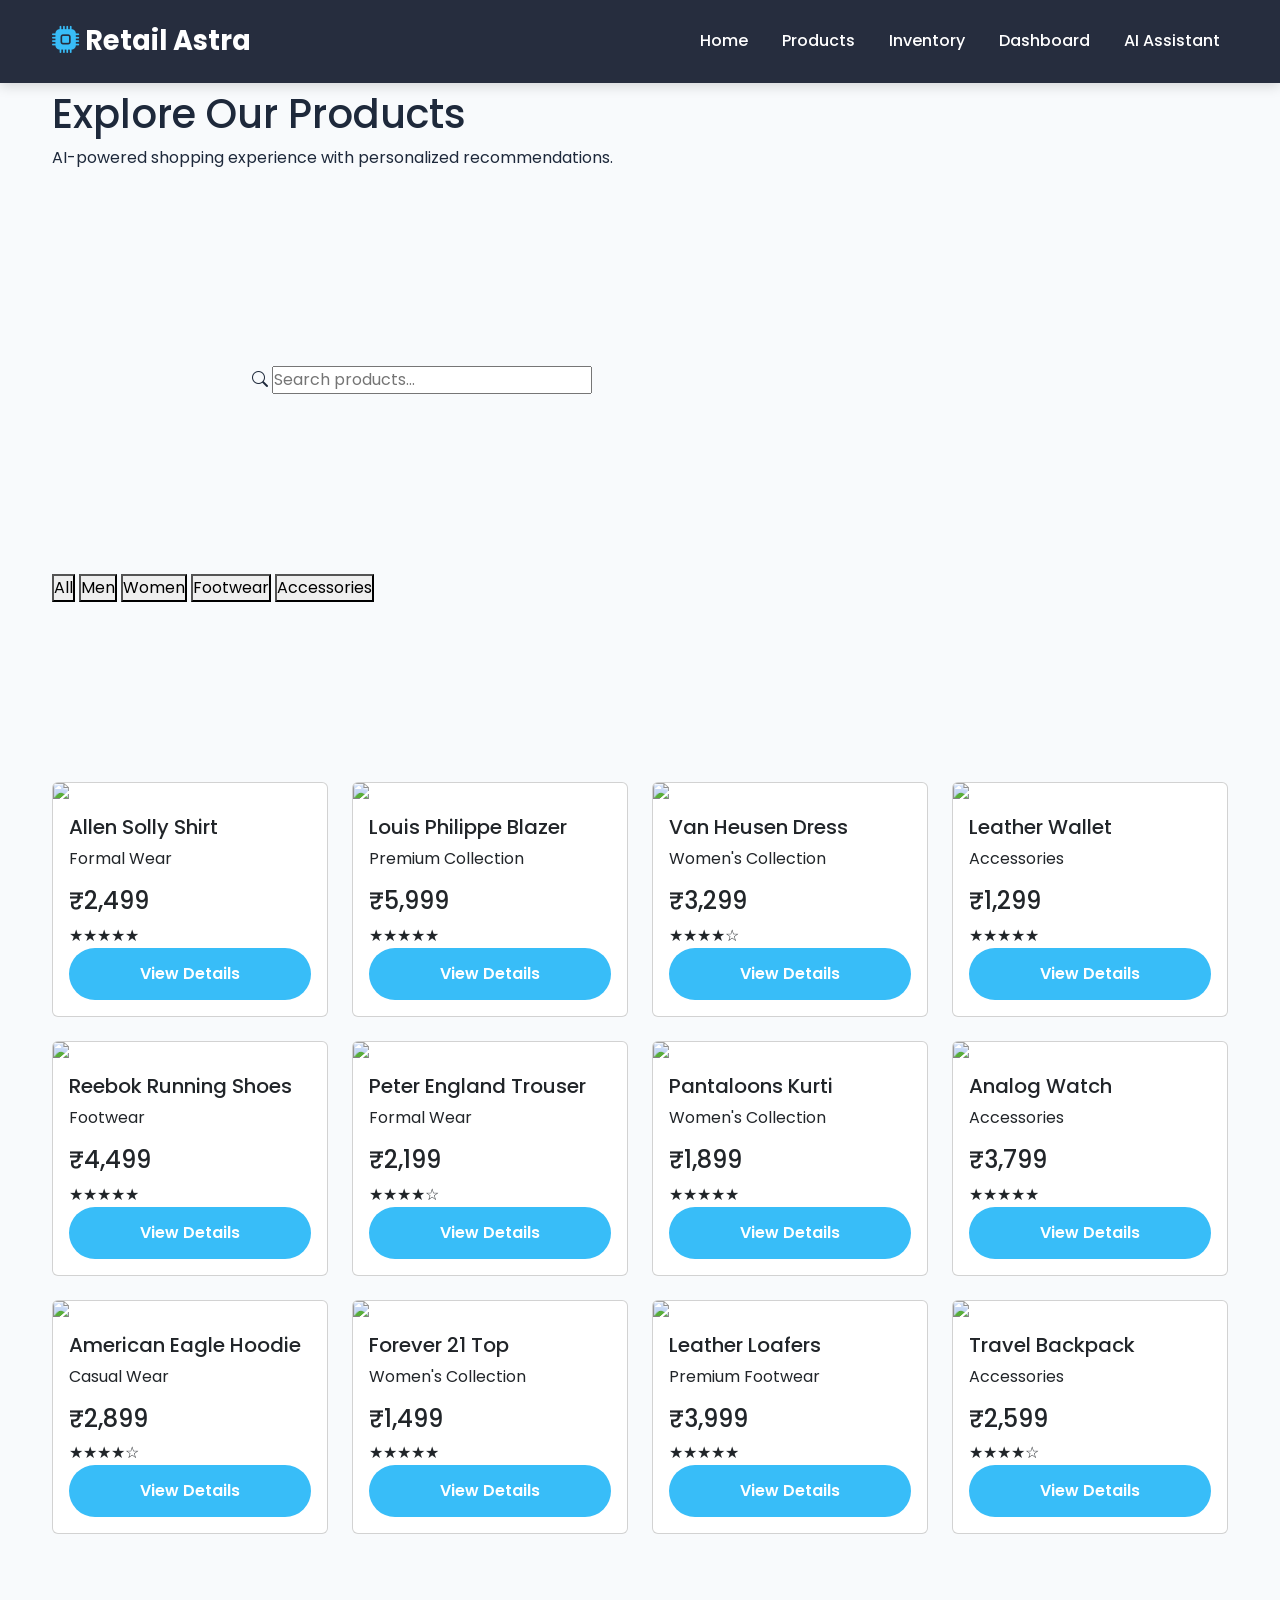
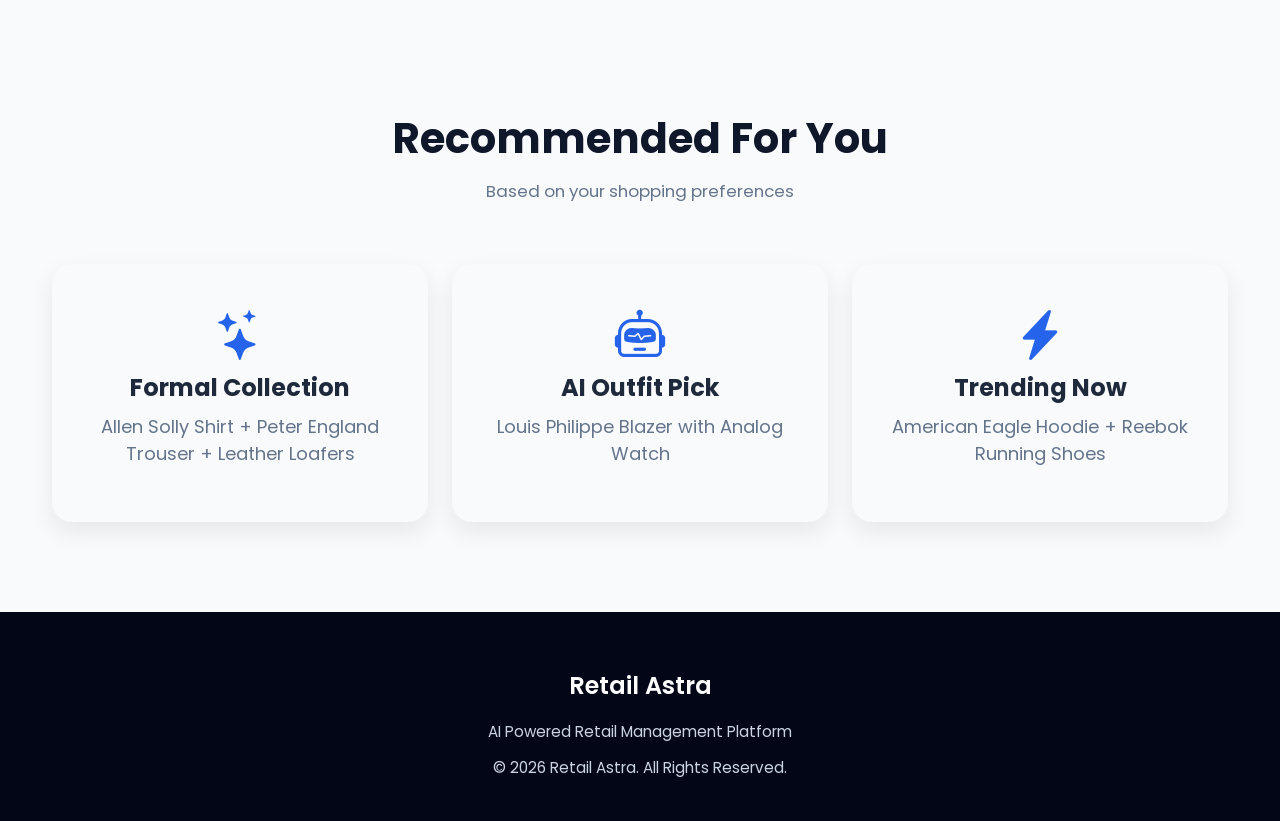
==== frontend/products.html @ aace06b0 "Complete frontend implementation of RetailAstra" ====
<!DOCTYPE html>
<html lang="en">

<head>

    <meta charset="UTF-8">
    <meta name="viewport" content="width=device-width, initial-scale=1.0">

    <title>Retail Astra | Products</title>

    <link rel="preconnect" href="https://fonts.googleapis.com">

    <link rel="preconnect" href="https://fonts.gstatic.com" crossorigin>

    <link href="https://fonts.googleapis.com/css2?family=Poppins:wght@300;400;500;600;700&display=swap"
          rel="stylesheet">

    <link href="https://cdn.jsdelivr.net/npm/bootstrap@5.3.3/dist/css/bootstrap.min.css" rel="stylesheet">

    <link rel="stylesheet"
          href="https://cdn.jsdelivr.net/npm/bootstrap-icons@1.11.3/font/bootstrap-icons.min.css">

    <link rel="stylesheet" href="style.css">

</head>

<body>

<!-- ================= NAVBAR ================= -->

<nav class="navbar navbar-expand-lg navbar-dark fixed-top custom-navbar">

    <div class="container">

        <a class="navbar-brand fw-bold" href="index.html">

            <i class="bi bi-cpu-fill"></i>

            Retail Astra

        </a>

        <button class="navbar-toggler"
                data-bs-toggle="collapse"
                data-bs-target="#navbarNav">

            <span class="navbar-toggler-icon"></span>

        </button>

        <div class="collapse navbar-collapse" id="navbarNav">

            <ul class="navbar-nav ms-auto">

                <li class="nav-item">

                    <a class="nav-link"
                       href="index.html">

                        Home

                    </a>

                </li>

                <li class="nav-item">

                    <a class="nav-link active"
                       href="products.html">

                        Products

                    </a>

                </li>

                <li class="nav-item">

                    <a class="nav-link"
                       href="inventory.html">

                        Inventory

                    </a>

                </li>

                <li class="nav-item">

                    <a class="nav-link"
                       href="dashboard.html">

                        Dashboard

                    </a>

                </li>

                <li class="nav-item">

                    <a class="nav-link"
                       href="chatbot.html">

                        AI Assistant

                    </a>

                </li>

            </ul>

        </div>

    </div>

</nav>

<!-- ================= HEADER ================= -->

<section class="products-header">

    <div class="container">

        <h1>

            Explore Our Products

        </h1>

        <p>

            AI-powered shopping experience with personalized recommendations.

        </p>

    </div>

</section>

<!-- ================= SEARCH ================= -->

<section class="search-section">

    <div class="container">

        <div class="row">

            <div class="col-lg-8 mx-auto">

                <div class="search-box">

                    <i class="bi bi-search"></i>

                    <input
                            type="text"
                            id="searchInput"
                            placeholder="Search products...">

                </div>

            </div>

        </div>

    </div>

</section>

<!-- ================= CATEGORY FILTER ================= -->

<section class="category-section">

    <div class="container">

        <div class="category-buttons">

            <button class="category-btn active"
                    data-category="all">

                All

            </button>

            <button class="category-btn"
                    data-category="Men">

                Men

            </button>

            <button class="category-btn"
                    data-category="Women">

                Women

            </button>

            <button class="category-btn"
                    data-category="Footwear">

                Footwear

            </button>

            <button class="category-btn"
                    data-category="Accessories">

                Accessories

            </button>

        </div>

    </div>

</section>

<!-- ================= PRODUCTS ================= -->

<section class="products-section">

    <div class="container">

        <div class="row g-4"
             id="productContainer">

            <!-- Product 1 -->

            <div class="col-lg-3 col-md-6 product-card"
                 data-category="Men">

                <div class="card product-item">

                    <img src="https://placehold.co/400x450"
                         class="card-img-top">

                    <div class="card-body">

                        <h5>

                            Allen Solly Shirt

                        </h5>

                        <p>

                            Formal Wear

                        </p>

                        <h4>

                            ₹2,499

                        </h4>

                        <div class="rating">

                            ★★★★★

                        </div>

                        <button
                                class="btn btn-primary w-100 view-btn">

                            View Details

                        </button>

                    </div>

                </div>

            </div>

            <!-- Product 2 -->

            <div class="col-lg-3 col-md-6 product-card"
                 data-category="Men">

                <div class="card product-item">

                    <img src="https://placehold.co/400x450"
                         class="card-img-top">

                    <div class="card-body">

                        <h5>

                            Louis Philippe Blazer

                        </h5>

                        <p>

                            Premium Collection

                        </p>

                        <h4>

                            ₹5,999

                        </h4>

                        <div class="rating">

                            ★★★★★

                        </div>

                        <button
                                class="btn btn-primary w-100 view-btn">

                            View Details

                        </button>

                    </div>

                </div>

            </div>

            <!-- Product 3 -->

            <div class="col-lg-3 col-md-6 product-card"
                 data-category="Women">

                <div class="card product-item">

                    <img src="https://placehold.co/400x450"
                         class="card-img-top">

                    <div class="card-body">

                        <h5>

                            Van Heusen Dress

                        </h5>

                        <p>

                            Women's Collection

                        </p>

                        <h4>

                            ₹3,299

                        </h4>

                        <div class="rating">

                            ★★★★☆

                        </div>

                        <button
                                class="btn btn-primary w-100 view-btn">

                            View Details

                        </button>

                    </div>

                </div>

            </div>

            <!-- Product 4 -->

            <div class="col-lg-3 col-md-6 product-card"
                 data-category="Accessories">

                <div class="card product-item">

                    <img src="https://placehold.co/400x450"
                         class="card-img-top">

                    <div class="card-body">

                        <h5>

                            Leather Wallet

                        </h5>

                        <p>

                            Accessories

                        </p>

                        <h4>

                            ₹1,299

                        </h4>

                        <div class="rating">

                            ★★★★★

                        </div>

                        <button
                                class="btn btn-primary w-100 view-btn">

                            View Details

                        </button>

                    </div>

                </div>

            </div>
            <!-- Product 5 -->

            <div class="col-lg-3 col-md-6 product-card"
                 data-category="Footwear">

                <div class="card product-item">

                    <img src="https://placehold.co/400x450"
                         class="card-img-top">

                    <div class="card-body">

                        <h5>

                            Reebok Running Shoes

                        </h5>

                        <p>

                            Footwear

                        </p>

                        <h4>

                            ₹4,499

                        </h4>

                        <div class="rating">

                            ★★★★★

                        </div>

                        <button
                                class="btn btn-primary w-100 view-btn">

                            View Details

                        </button>

                    </div>

                </div>

            </div>

            <!-- Product 6 -->

            <div class="col-lg-3 col-md-6 product-card"
                 data-category="Men">

                <div class="card product-item">

                    <img src="https://placehold.co/400x450"
                         class="card-img-top">

                    <div class="card-body">

                        <h5>

                            Peter England Trouser

                        </h5>

                        <p>

                            Formal Wear

                        </p>

                        <h4>

                            ₹2,199

                        </h4>

                        <div class="rating">

                            ★★★★☆

                        </div>

                        <button
                                class="btn btn-primary w-100 view-btn">

                            View Details

                        </button>

                    </div>

                </div>

            </div>

            <!-- Product 7 -->

            <div class="col-lg-3 col-md-6 product-card"
                 data-category="Women">

                <div class="card product-item">

                    <img src="https://placehold.co/400x450"
                         class="card-img-top">

                    <div class="card-body">

                        <h5>

                            Pantaloons Kurti

                        </h5>

                        <p>

                            Women's Collection

                        </p>

                        <h4>

                            ₹1,899

                        </h4>

                        <div class="rating">

                            ★★★★★

                        </div>

                        <button
                                class="btn btn-primary w-100 view-btn">

                            View Details

                        </button>

                    </div>

                </div>

            </div>

            <!-- Product 8 -->

            <div class="col-lg-3 col-md-6 product-card"
                 data-category="Accessories">

                <div class="card product-item">

                    <img src="https://placehold.co/400x450"
                         class="card-img-top">

                    <div class="card-body">

                        <h5>

                            Analog Watch

                        </h5>

                        <p>

                            Accessories

                        </p>

                        <h4>

                            ₹3,799

                        </h4>

                        <div class="rating">

                            ★★★★★

                        </div>

                        <button
                                class="btn btn-primary w-100 view-btn">

                            View Details

                        </button>

                    </div>

                </div>

            </div>

            <!-- Product 9 -->

            <div class="col-lg-3 col-md-6 product-card"
                 data-category="Men">

                <div class="card product-item">

                    <img src="https://placehold.co/400x450"
                         class="card-img-top">

                    <div class="card-body">

                        <h5>

                            American Eagle Hoodie

                        </h5>

                        <p>

                            Casual Wear

                        </p>

                        <h4>

                            ₹2,899

                        </h4>

                        <div class="rating">

                            ★★★★☆

                        </div>

                        <button
                                class="btn btn-primary w-100 view-btn">

                            View Details

                        </button>

                    </div>

                </div>

            </div>

            <!-- Product 10 -->

            <div class="col-lg-3 col-md-6 product-card"
                 data-category="Women">

                <div class="card product-item">

                    <img src="https://placehold.co/400x450"
                         class="card-img-top">

                    <div class="card-body">

                        <h5>

                            Forever 21 Top

                        </h5>

                        <p>

                            Women's Collection

                        </p>

                        <h4>

                            ₹1,499

                        </h4>

                        <div class="rating">

                            ★★★★★

                        </div>

                        <button
                                class="btn btn-primary w-100 view-btn">

                            View Details

                        </button>

                    </div>

                </div>

            </div>

            <!-- Product 11 -->

            <div class="col-lg-3 col-md-6 product-card"
                 data-category="Footwear">

                <div class="card product-item">

                    <img src="https://placehold.co/400x450"
                         class="card-img-top">

                    <div class="card-body">

                        <h5>

                            Leather Loafers

                        </h5>

                        <p>

                            Premium Footwear

                        </p>

                        <h4>

                            ₹3,999

                        </h4>

                        <div class="rating">

                            ★★★★★

                        </div>

                        <button
                                class="btn btn-primary w-100 view-btn">

                            View Details

                        </button>

                    </div>

                </div>

            </div>

            <!-- Product 12 -->

            <div class="col-lg-3 col-md-6 product-card"
                 data-category="Accessories">

                <div class="card product-item">

                    <img src="https://placehold.co/400x450"
                         class="card-img-top">

                    <div class="card-body">

                        <h5>

                            Travel Backpack

                        </h5>

                        <p>

                            Accessories

                        </p>

                        <h4>

                            ₹2,599

                        </h4>

                        <div class="rating">

                            ★★★★☆

                        </div>

                        <button
                                class="btn btn-primary w-100 view-btn">

                            View Details

                        </button>

                    </div>

                </div>

            </div>

        </div>

    </div>

</section>

<!-- ================= AI RECOMMENDATIONS ================= -->

<section class="recommendation-section">

    <div class="container">

        <div class="section-title text-center">

            <h2>

                Recommended For You

            </h2>

            <p>

                Based on your shopping preferences

            </p>

        </div>

        <div class="row g-4">

            <div class="col-md-4">

                <div class="recommend-card">

                    <i class="bi bi-stars"></i>

                    <h4>

                        Formal Collection

                    </h4>

                    <p>

                        Allen Solly Shirt + Peter England Trouser + Leather Loafers

                    </p>

                </div>

            </div>

            <div class="col-md-4">

                <div class="recommend-card">

                    <i class="bi bi-robot"></i>

                    <h4>

                        AI Outfit Pick

                    </h4>

                    <p>

                        Louis Philippe Blazer with Analog Watch

                    </p>

                </div>

            </div>

            <div class="col-md-4">

                <div class="recommend-card">

                    <i class="bi bi-lightning-charge-fill"></i>

                    <h4>

                        Trending Now

                    </h4>

                    <p>

                        American Eagle Hoodie + Reebok Running Shoes

                    </p>

                </div>

            </div>

        </div>

    </div>

</section>

<!-- ================= FOOTER ================= -->

<footer>

    <div class="container text-center">

        <h4>

            Retail Astra

        </h4>

        <p>

            AI Powered Retail Management Platform

        </p>

        <p>

            © 2026 Retail Astra. All Rights Reserved.

        </p>

    </div>

</footer>

<script src="https://cdn.jsdelivr.net/npm/bootstrap@5.3.3/dist/js/bootstrap.bundle.min.js"></script>

<script src="products.js"></script>

</body>

</html>
---- frontend/style.css ----
/* ===========================================================
   RETAIL ASTRA
   MAIN STYLESHEET
   Part 1
   Global + Navbar + Hero
===========================================================*/

*{
    margin:0;
    padding:0;
    box-sizing:border-box;
}

html{
    scroll-behavior:smooth;
}

body{

    font-family:'Poppins',sans-serif;

    background:#f8fafc;

    color:#1e293b;

    overflow-x:hidden;

}

/* Scrollbar */

::-webkit-scrollbar{

    width:10px;

}

::-webkit-scrollbar-track{

    background:#e2e8f0;

}

::-webkit-scrollbar-thumb{

    background:#2563eb;

    border-radius:20px;

}

::-webkit-scrollbar-thumb:hover{

    background:#1d4ed8;

}

/* Links */

a{

    text-decoration:none;

}

/* Sections */

section{

    padding:90px 0;

}

/* Container */

.container{

    max-width:1200px;

}

/* ===================================================
   NAVBAR
===================================================*/

.custom-navbar{

    background:rgba(15,23,42,0.90);

    backdrop-filter:blur(10px);

    transition:0.4s;

    padding:16px 0;

    box-shadow:0 3px 12px rgba(0,0,0,.15);

}

.navbar-brand{

    font-size:1.7rem;

    color:#fff;

}

.navbar-brand i{

    color:#38bdf8;

}

.nav-link{

    color:white !important;

    margin-left:18px;

    font-weight:500;

    transition:.3s;

    position:relative;

}

.nav-link:hover{

    color:#38bdf8 !important;

}

.nav-link::after{

    content:"";

    position:absolute;

    width:0;

    height:2px;

    left:0;

    bottom:-5px;

    background:#38bdf8;

    transition:.4s;

}

.nav-link:hover::after{

    width:100%;

}

/* ===================================================
 HERO SECTION
===================================================*/

.hero-section{

    min-height:100vh;

    display:flex;

    align-items:center;

    background:linear-gradient(135deg,#0f172a,#2563eb);

    color:white;

    position:relative;

    overflow:hidden;

}

/* background circles */

.hero-section::before{

    content:"";

    position:absolute;

    width:450px;

    height:450px;

    background:rgba(255,255,255,.08);

    border-radius:50%;

    top:-150px;

    left:-150px;

}

.hero-section::after{

    content:"";

    position:absolute;

    width:350px;

    height:350px;

    background:rgba(255,255,255,.05);

    border-radius:50%;

    bottom:-120px;

    right:-100px;

}

.hero-section h1{

    font-size:3.5rem;

    font-weight:700;

    line-height:1.2;

    margin-bottom:25px;

    animation:slideLeft 1s ease;

}

.hero-section span{

    color:#38bdf8;

}

.hero-section p{

    font-size:1.1rem;

    line-height:1.9;

    margin-bottom:35px;

    color:#e2e8f0;

    animation:slideLeft 1.2s ease;

}

/* Buttons */

.hero-buttons{

    display:flex;

    gap:20px;

}

.btn-primary{

    background:#38bdf8;

    border:none;

    padding:14px 34px;

    border-radius:50px;

    font-weight:600;

    transition:.4s;

}

.btn-primary:hover{

    transform:translateY(-5px);

    background:#0ea5e9;

    box-shadow:0 10px 30px rgba(56,189,248,.4);

}

.btn-outline-light{

    border-radius:50px;

    padding:14px 34px;

    transition:.4s;

}

.btn-outline-light:hover{

    transform:translateY(-5px);

}

/* Hero Image */

.hero-image{

    max-width:100%;

    animation:floatImage 5s ease-in-out infinite;

}

/* ===================================================
 SECTION TITLES
===================================================*/

.section-title{

    margin-bottom:60px;

}

.section-title h2{

    font-size:2.6rem;

    font-weight:700;

    color:#0f172a;

    margin-bottom:15px;

}

.section-title p{

    color:#64748b;

    font-size:1.05rem;

}

/* ===================================================
   ANIMATIONS
===================================================*/

@keyframes slideLeft{

    from{

        opacity:0;

        transform:translateX(-60px);

    }

    to{

        opacity:1;

        transform:translateX(0);

    }

}

@keyframes floatImage{

    0%{

        transform:translateY(0);

    }

    50%{

        transform:translateY(-20px);

    }

    100%{

        transform:translateY(0);

    }

}
/* ===========================================================
   FEATURES SECTION
===========================================================*/

.features{

    background:#f8fafc;

}

.feature-card{

    background:#ffffff;

    border-radius:20px;

    padding:35px 30px;

    text-align:center;

    transition:all .4s ease;

    box-shadow:0 10px 25px rgba(0,0,0,.08);

    height:100%;

    border:1px solid transparent;

    cursor:pointer;

}

.feature-card:hover{

    transform:translateY(-12px);

    border-color:#38bdf8;

    box-shadow:0 20px 40px rgba(37,99,235,.18);

}

.feature-card i{

    font-size:3.2rem;

    color:#2563eb;

    margin-bottom:20px;

    transition:.4s;

}

.feature-card:hover i{

    transform:scale(1.15);

    color:#38bdf8;

}

.feature-card h4{

    font-size:1.35rem;

    font-weight:600;

    margin-bottom:15px;

    color:#0f172a;

}

.feature-card p{

    color:#64748b;

    line-height:1.8;

    font-size:.98rem;

}

/* ===========================================================
   WORKFLOW SECTION
===========================================================*/

.workflow{

    background:linear-gradient(135deg,#e0f2fe,#f8fafc);

}

.workflow .section-title{

    margin-bottom:70px;

}

.workflow-box{

    background:#ffffff;

    padding:30px 15px;

    border-radius:18px;

    transition:.4s;

    box-shadow:0 10px 25px rgba(0,0,0,.08);

    position:relative;

    overflow:hidden;

}

.workflow-box::before{

    content:"";

    position:absolute;

    width:100%;

    height:5px;

    top:0;

    left:0;

    background:linear-gradient(to right,#2563eb,#38bdf8);

}

.workflow-box:hover{

    transform:translateY(-10px);

    box-shadow:0 20px 45px rgba(37,99,235,.18);

}

.workflow-box i{

    font-size:2.8rem;

    color:#2563eb;

    margin-bottom:18px;

    transition:.4s;

}

.workflow-box:hover i{

    color:#38bdf8;

    transform:rotate(8deg) scale(1.1);

}

.workflow-box h5{

    font-size:1rem;

    font-weight:600;

    color:#0f172a;

}

/* ===========================================================
   ABOUT SECTION
===========================================================*/

.about{

    background:#ffffff;

}

.about img{

    border-radius:20px;

    box-shadow:0 20px 45px rgba(0,0,0,.12);

    transition:.4s;

}

.about img:hover{

    transform:scale(1.03);

}

.about h2{

    font-size:2.5rem;

    font-weight:700;

    color:#0f172a;

    margin-bottom:20px;

}

.about p{

    font-size:1.05rem;

    line-height:1.9;

    color:#64748b;

    margin-bottom:25px;

}

.about ul{

    list-style:none;

    padding-left:0;

}

.about li{

    background:#f8fafc;

    padding:15px 20px;

    margin-bottom:12px;

    border-radius:12px;

    font-weight:500;

    color:#334155;

    transition:.3s;

    border-left:5px solid transparent;

}

.about li:hover{

    background:#eff6ff;

    border-left:5px solid #2563eb;

    transform:translateX(8px);

}

/* ===========================================================
   COMMON CARD ANIMATION
===========================================================*/

.feature-card,
.workflow-box,
.about img{

    animation:fadeUp .8s ease;

}

@keyframes fadeUp{

    from{

        opacity:0;

        transform:translateY(40px);

    }

    to{

        opacity:1;

        transform:translateY(0);

    }

}

/* ===========================================================
   SMALL UTILITIES
===========================================================*/

.shadow-soft{

    box-shadow:0 12px 30px rgba(0,0,0,.08);

}

.rounded-xl{

    border-radius:20px;

}

.text-gradient{

    background:linear-gradient(90deg,#2563eb,#38bdf8);

    -webkit-background-clip:text;

    -webkit-text-fill-color:transparent;

}

.bg-light-blue{

    background:#eff6ff;

}

.transition{

    transition:.4s;

}

.hover-up:hover{

    transform:translateY(-8px);

}

/* ===========================================================
   FEATURE ICON GLOW
===========================================================*/

.feature-card:hover{

    position:relative;

}

.feature-card:hover::after{

    content:"";

    position:absolute;

    width:80px;

    height:80px;

    border-radius:50%;

    background:rgba(56,189,248,.18);

    top:25px;

    left:50%;

    transform:translateX(-50%);

    filter:blur(25px);

    z-index:0;

}

.feature-card>*{

    position:relative;

    z-index:1;

}

/* ===========================================================
   CALL TO ACTION SECTION
===========================================================*/

.cta{

    background:linear-gradient(135deg,#0f172a,#2563eb);

    color:#ffffff;

    text-align:center;

    position:relative;

    overflow:hidden;

}

.cta::before{

    content:"";

    position:absolute;

    width:350px;

    height:350px;

    background:rgba(255,255,255,.06);

    border-radius:50%;

    top:-120px;

    left:-120px;

}

.cta::after{

    content:"";

    position:absolute;

    width:250px;

    height:250px;

    background:rgba(255,255,255,.05);

    border-radius:50%;

    right:-70px;

    bottom:-70px;

}

.cta h2{

    font-size:2.7rem;

    font-weight:700;

    margin-bottom:20px;

    position:relative;

    z-index:2;

}

.cta p{

    font-size:1.1rem;

    color:#dbeafe;

    margin-bottom:35px;

    position:relative;

    z-index:2;

}

.cta .btn{

    border-radius:50px;

    padding:15px 40px;

    font-weight:600;

    transition:.4s;

    position:relative;

    z-index:2;

}

.cta .btn:hover{

    transform:translateY(-6px);

    box-shadow:0 12px 30px rgba(255,255,255,.25);

}

/* ===========================================================
   FOOTER
===========================================================*/

footer{

    background:#020617;

    color:#cbd5e1;

    padding:60px 0 30px;

}

footer h4{

    color:#ffffff;

    font-weight:600;

    margin-bottom:18px;

}

footer p{

    margin-bottom:10px;

    line-height:1.7;

    font-size:.95rem;

}

footer a{

    color:#38bdf8;

    transition:.3s;

}

footer a:hover{

    color:#ffffff;

}

/* ===========================================================
   FADE-IN ANIMATION
===========================================================*/

.fade-in{

    opacity:0;

    transform:translateY(40px);

    animation:fadeInUp .9s ease forwards;

}

@keyframes fadeInUp{

    from{

        opacity:0;

        transform:translateY(40px);

    }

    to{

        opacity:1;

        transform:translateY(0);

    }

}

/* ===========================================================
   HOVER EFFECTS
===========================================================*/

img{

    transition:.4s;

}

img:hover{

    transform:scale(1.02);

}

.btn{

    transition:.35s;

}

.btn:hover{

    transform:translateY(-4px);

}

/* ===========================================================
   RESPONSIVE DESIGN
===========================================================*/

@media(max-width:1200px){

    .hero-section h1{

        font-size:3rem;

    }

}

@media(max-width:992px){

    .hero-section{

        text-align:center;

        padding-top:120px;

    }

    .hero-buttons{

        justify-content:center;

        flex-wrap:wrap;

    }

    .hero-image{

        margin-top:50px;

        max-width:85%;

    }

    .about{

        text-align:center;

    }

    .about img{

        margin-bottom:40px;

    }

}

@media(max-width:768px){

    section{

        padding:70px 0;

    }

    .hero-section h1{

        font-size:2.4rem;

    }

    .hero-section p{

        font-size:1rem;

    }

    .section-title h2{

        font-size:2rem;

    }

    .feature-card{

        margin-bottom:20px;

    }

    .workflow-box{

        margin-bottom:25px;

    }

    .cta h2{

        font-size:2rem;

    }

}

@media(max-width:576px){

    .navbar-brand{

        font-size:1.35rem;

    }

    .hero-section h1{

        font-size:2rem;

    }

    .hero-buttons{

        flex-direction:column;

        gap:15px;

    }

    .hero-buttons .btn{

        width:100%;

    }

    .section-title h2{

        font-size:1.7rem;

    }

    .about h2{

        font-size:2rem;

    }

    .cta h2{

        font-size:1.7rem;

    }

    footer{

        text-align:center;

    }

}

/* ===========================================================
   SMOOTH CARD TRANSITIONS
===========================================================*/

.feature-card,
.workflow-box,
.btn,
.about img,
.hero-image{

    transition:all .4s ease;

}

/* ===========================================================
   BACKGROUND UTILITIES
===========================================================*/

.bg-primary-gradient{

    background:linear-gradient(135deg,#2563eb,#38bdf8);

}

.bg-dark-gradient{

    background:linear-gradient(135deg,#020617,#1e3a8a);

}

.text-white{

    color:#ffffff;

}

/* ===========================================================
   SPACING UTILITIES
===========================================================*/

.mt-100{

    margin-top:100px;

}

.mb-100{

    margin-bottom:100px;

}

.py-100{

    padding-top:100px;

    padding-bottom:100px;

}

/* ===========================================================
   GLASS EFFECT
===========================================================*/

.glass{

    background:rgba(255,255,255,.15);

    backdrop-filter:blur(12px);

    border:1px solid rgba(255,255,255,.2);

    border-radius:18px;

}

/* ===========================================================
   END OF FILE
===========================================================*/

/* ===========================================================
   LOADER
===========================================================*/

#loader{
    position:fixed;
    inset:0;
    background:#0f172a;
    display:flex;
    justify-content:center;
    align-items:center;
    z-index:99999;
    transition:opacity .6s ease,visibility .6s ease;
}

#loader.hide{
    opacity:0;
    visibility:hidden;
}

.loader-content{
    text-align:center;
    color:#fff;
    width:320px;
}

.loader-logo{
    font-size:4rem;
    color:#38bdf8;
    margin-bottom:20px;
    animation:pulseLogo 1.5s infinite;
}

.loader-content h2{
    margin-bottom:10px;
    font-weight:700;
}

.loader-content p{
    color:#cbd5e1;
}

.loader-bar{
    margin-top:25px;
    width:100%;
    height:8px;
    background:#334155;
    border-radius:20px;
    overflow:hidden;
}

.loader-progress{
    height:100%;
    width:0%;
    background:linear-gradient(to right,#38bdf8,#2563eb);
    animation:loading 2.2s forwards;
}

@keyframes loading{
    from{width:0;}
    to{width:100%;}
}

@keyframes pulseLogo{
    50%{
        transform:scale(1.1);
    }
}

/* ===========================================================
   HERO BADGE
===========================================================*/

.hero-badge{

    display:inline-block;

    background:rgba(255,255,255,.15);

    border:1px solid rgba(255,255,255,.25);

    padding:10px 18px;

    border-radius:50px;

    margin-bottom:25px;

    color:#fff;

    font-size:.9rem;

    backdrop-filter:blur(10px);

}

/* ===========================================================
   BRANDS
===========================================================*/

.brands{
    background:#fff;
}

.brand-card{
    background:#f8fafc;
    border-radius:18px;
    padding:25px;
    text-align:center;
    font-weight:600;
    transition:.35s;
    box-shadow:0 10px 25px rgba(0,0,0,.07);
}

.brand-card:hover{
    background:#2563eb;
    color:#fff;
    transform:translateY(-8px);
}

/* ===========================================================
   STATS
===========================================================*/

.stats{
    background:linear-gradient(135deg,#2563eb,#38bdf8);
    color:#fff;
}

.stats h2{
    font-size:3rem;
    font-weight:700;
}

.stats p{
    margin-top:10px;
    font-size:1.1rem;
}

/* ===========================================================
   AGENT STATUS
===========================================================*/

.agent-status{
    background:#f8fafc;
}

.status-card{

    background:#fff;

    padding:30px;

    border-radius:18px;

    text-align:center;

    box-shadow:0 10px 25px rgba(0,0,0,.08);

    transition:.35s;

}

.status-card:hover{

    transform:translateY(-8px);

}

.status-card p{

    color:#64748b;

    margin-top:10px;

}

.dot{

    width:14px;

    height:14px;

    border-radius:50%;

    background:#22c55e;

    display:inline-block;

    margin-right:8px;

    animation:pulse 1.5s infinite;

}

@keyframes pulse{

    0%{

        box-shadow:0 0 0 0 rgba(34,197,94,.7);

    }

    100%{

        box-shadow:0 0 0 18px rgba(34,197,94,0);

    }

}

/* ===========================================================
   DASHBOARD PREVIEW
===========================================================*/

.dashboard-preview{

    background:#fff;

}

.dashboard-preview img{

    border-radius:20px;

    box-shadow:0 20px 40px rgba(0,0,0,.12);

}

.dashboard-preview ul{

    list-style:none;

    padding-left:0;

    margin-top:20px;

}

.dashboard-preview li{

    margin-bottom:15px;

    font-weight:500;

}

/* ===========================================================
   TESTIMONIALS
===========================================================*/

.testimonials{

    background:#f8fafc;

}

.testimonial-card{

    background:#fff;

    border-radius:18px;

    padding:35px;

    text-align:center;

    box-shadow:0 12px 30px rgba(0,0,0,.08);

    transition:.35s;

    height:100%;

}

.testimonial-card:hover{

    transform:translateY(-8px);

}

.testimonial-card b{

    display:block;

    margin-top:20px;

}

/* ===========================================================
   FLOATING AI BUTTON
===========================================================*/

.floating-ai{

    position:fixed;

    right:30px;

    bottom:100px;

    width:65px;

    height:65px;

    border-radius:50%;

    background:#2563eb;

    color:#fff;

    display:flex;

    justify-content:center;

    align-items:center;

    font-size:1.8rem;

    box-shadow:0 15px 35px rgba(37,99,235,.35);

    z-index:999;

    animation:floatButton 2.5s infinite;

}

@keyframes floatButton{

    50%{

        transform:translateY(-10px);

    }

}

/* ===========================================================
   SCROLL BUTTON
===========================================================*/

#scrollTop{

    position:fixed;

    bottom:25px;

    right:30px;

    width:55px;

    height:55px;

    border:none;

    border-radius:50%;

    background:#0f172a;

    color:#fff;

    font-size:22px;

    cursor:pointer;

    display:none;

    z-index:999;

    transition:.35s;

}

#scrollTop:hover{

    background:#2563eb;

}

/* ==========================================================
                    INVENTORY PAGE
========================================================== */

.inventory-header{

    padding:140px 0 70px;
    background:linear-gradient(135deg,#0f172a,#2563eb);
    color:white;
    text-align:center;

}

.inventory-header h1{

    font-size:3rem;
    font-weight:700;
    margin-bottom:15px;

}

.inventory-header p{

    color:#dbeafe;
    font-size:1.1rem;

}

/* ========================================================== */

.inventory-search{

    padding:50px 0 20px;
    background:#f8fafc;

}

/* ========================================================== */

.inventory-summary{

    padding:30px 0 60px;
    background:#f8fafc;

}

.summary-card{

    background:white;
    border-radius:18px;
    padding:30px;
    text-align:center;
    box-shadow:0 12px 30px rgba(0,0,0,.08);
    transition:.3s;
    height:100%;

}

.summary-card:hover{

    transform:translateY(-8px);

}

.summary-card i{

    font-size:42px;
    color:#2563eb;
    margin-bottom:15px;

}

.summary-card h3{

    font-size:2rem;
    font-weight:700;
    color:#0f172a;

}

.summary-card p{

    color:#64748b;
    margin-top:10px;

}

/* ========================================================== */

.inventory-table-section{

    padding:20px 0 80px;
    background:#f8fafc;

}

.inventory-table{

    background:white;
    border-radius:18px;
    overflow:hidden;
    box-shadow:0 12px 30px rgba(0,0,0,.08);

}

.inventory-table thead{

    background:#2563eb;
    color:white;

}

.inventory-table th{

    padding:18px;
    font-weight:600;

}

.inventory-table td{

    padding:18px;
    vertical-align:middle;

}

.inventory-table tbody tr{

    transition:.3s;

}

.inventory-table tbody tr:hover{

    background:#eef6ff;

}

/* ========================================================== */

.inventory-insights{

    padding:80px 0;
    background:white;

}

.insight-card{

    background:#f8fafc;
    border-radius:20px;
    padding:35px;
    text-align:center;
    height:100%;
    transition:.3s;
    box-shadow:0 10px 25px rgba(0,0,0,.08);

}

.insight-card:hover{

    transform:translateY(-8px);

}

.insight-card i{

    font-size:45px;
    color:#2563eb;
    margin-bottom:20px;

}

.insight-card h4{

    font-weight:700;
    margin-bottom:15px;

}

.insight-card p{

    color:#64748b;

}

/* ========================================================== */

.low-stock-section{

    padding:70px 0;
    background:#f8fafc;

}

.low-stock-section .alert{

    border-radius:14px;
    padding:18px;
    font-size:16px;
    margin-bottom:18px;

}

/* ========================================================== */

.badge{

    padding:8px 14px;
    font-size:14px;

}

/* ========================================================== */

.inventory-table .btn{

    border-radius:25px;
    padding:6px 16px;

}

/* ========================================================== */

@media(max-width:992px){

.inventory-header h1{

font-size:2.4rem;

}

}

@media(max-width:768px){

.inventory-header{

padding-top:120px;

}

.inventory-header h1{

font-size:2rem;

}

.summary-card{

margin-bottom:20px;

}

.inventory-table{

font-size:14px;

}

}

@media(max-width:576px){

.inventory-header h1{

font-size:1.8rem;

}

.inventory-table{

font-size:13px;

}

.summary-card{

padding:25px;

}

}

/* ==========================================================
                    CHATBOT PAGE
========================================================== */

.chat-header{

    padding:140px 0 70px;
    background:linear-gradient(135deg,#0f172a,#2563eb);
    color:white;
    text-align:center;

}

.chat-header h1{

    font-size:3rem;
    font-weight:700;

}

.chat-header p{

    color:#dbeafe;
    font-size:1.1rem;

}

/* ========================================================== */

.chat-section{

    padding:70px 0;
    background:#f8fafc;

}

.chat-sidebar{

    background:white;
    border-radius:20px;
    padding:30px;
    box-shadow:0 10px 25px rgba(0,0,0,.08);

}

.chat-sidebar h4{

    margin-bottom:20px;
    font-weight:700;

}

.chat-sidebar h5{

    margin-top:25px;
    margin-bottom:15px;

}

.chat-sidebar ul{

    list-style:none;
    padding:0;

}

.chat-sidebar li{

    padding:10px 0;
    border-bottom:1px solid #eee;

}

/* ========================================================== */

.prompt-btn{

    width:100%;
    border:none;
    margin-bottom:12px;
    padding:12px;
    border-radius:12px;
    background:#eef6ff;
    transition:.3s;
    font-weight:500;

}

.prompt-btn:hover{

    background:#2563eb;
    color:white;

}

/* ========================================================== */

.chat-container{

    background:white;
    border-radius:20px;
    overflow:hidden;
    box-shadow:0 10px 25px rgba(0,0,0,.08);

}

.chat-top{

    background:#2563eb;
    color:white;
    padding:20px 25px;
    display:flex;
    justify-content:space-between;
    align-items:center;
    font-weight:600;

}

.chat-messages{

    height:500px;
    overflow-y:auto;
    padding:30px;
    background:#f8fafc;

}

/* ========================================================== */

.bot-message,
.user-message{

    display:flex;
    margin-bottom:20px;
    align-items:flex-start;

}

.user-message{

    justify-content:flex-end;

}

.chat-avatar{

    width:45px;
    height:45px;
    border-radius:50%;
    background:#2563eb;
    color:white;
    display:flex;
    align-items:center;
    justify-content:center;
    font-size:22px;
    margin:0 10px;

}

.chat-text{

    background:white;
    padding:18px;
    border-radius:15px;
    max-width:70%;
    box-shadow:0 5px 15px rgba(0,0,0,.08);

}

/* ========================================================== */

.chat-input-area{

    padding:20px;
    background:white;
    border-top:1px solid #eee;

}

.chat-input-area input{

    border-radius:30px 0 0 30px;
    padding:14px;

}

.chat-input-area button{

    border-radius:0 30px 30px 0;
    padding:0 25px;

}

/* ========================================================== */

.suggestion-section{

    padding:80px 0;
    background:white;

}

.suggestion-grid{

    display:flex;
    flex-wrap:wrap;
    justify-content:center;
    gap:15px;

}

.suggestion-chip{

    background:#eef6ff;
    padding:14px 22px;
    border-radius:30px;
    transition:.3s;
    cursor:pointer;

}

.suggestion-chip:hover{

    background:#2563eb;
    color:white;

}

/* ========================================================== */

.ai-features{

    padding:80px 0;
    background:#f8fafc;

}

.feature-card{

    background:white;
    border-radius:20px;
    padding:35px;
    text-align:center;
    height:100%;
    transition:.3s;
    box-shadow:0 10px 25px rgba(0,0,0,.08);

}

.feature-card:hover{

    transform:translateY(-8px);

}

.feature-card i{

    font-size:45px;
    color:#2563eb;
    margin-bottom:20px;

}

.feature-card h4{

    margin-bottom:15px;
    font-weight:700;

}

.feature-card p{

    color:#64748b;

}

/* ========================================================== */

@media(max-width:992px){

.chat-sidebar{

margin-bottom:30px;

}

.chat-messages{

height:450px;

}

}

@media(max-width:768px){

.chat-header{

padding-top:120px;

}

.chat-header h1{

font-size:2rem;

}

.chat-text{

max-width:90%;

}

}

@media(max-width:576px){

.chat-header h1{

font-size:1.8rem;

}

.chat-messages{

height:380px;

}

.chat-avatar{

width:40px;
height:40px;

}

}

/* ==========================================================
                    CHECKOUT PAGE
========================================================== */

.checkout-header{

    padding:140px 0 70px;
    background:linear-gradient(135deg,#0f172a,#2563eb);
    color:white;
    text-align:center;

}

.checkout-header h1{

    font-size:3rem;
    font-weight:700;

}

.checkout-header p{

    font-size:1.1rem;
    color:#dbeafe;

}

/* ========================================================== */

.checkout-section{

    padding:70px 0;
    background:#f8fafc;

}

.checkout-card{

    background:white;
    padding:35px;
    border-radius:20px;
    box-shadow:0 12px 30px rgba(0,0,0,.08);
    height:100%;

}

.checkout-card h3{

    margin-bottom:30px;
    font-weight:700;
    color:#0f172a;

}

/* ========================================================== */

.checkout-card label{

    font-weight:600;
    color:#334155;

}

.checkout-card .form-control,
.checkout-card .form-select{

    border-radius:12px;
    padding:12px;
    border:1px solid #cbd5e1;

}

.checkout-card .form-control:focus,
.checkout-card .form-select:focus{

    border-color:#2563eb;
    box-shadow:0 0 0 .2rem rgba(37,99,235,.2);

}

/* ========================================================== */

.checkout-card table{

    margin-top:20px;

}

.checkout-card table td,
.checkout-card table th{

    padding:15px;
    vertical-align:middle;

}

.table-primary{

    font-size:18px;

}

/* ========================================================== */

#placeOrderBtn{

    margin-top:25px;
    padding:14px;
    border-radius:30px;
    font-size:17px;
    font-weight:600;
    transition:.3s;

}

#placeOrderBtn:hover{

    transform:translateY(-3px);

}

/* ========================================================== */

.checkout-ai{

    padding:80px 0;
    background:white;

}

.recommend-card{

    background:#f8fafc;
    border-radius:20px;
    padding:35px;
    text-align:center;
    height:100%;
    transition:.3s;
    box-shadow:0 10px 25px rgba(0,0,0,.08);

}

.recommend-card:hover{

    transform:translateY(-8px);

}

.recommend-card i{

    font-size:50px;
    color:#2563eb;
    margin-bottom:20px;

}

.recommend-card h4{

    font-weight:700;
    margin-bottom:10px;

}

.recommend-card p{

    color:#64748b;
    font-size:18px;
    margin-bottom:20px;

}

.recommend-card button{

    border-radius:25px;
    padding:8px 24px;

}

/* ========================================================== */

.checkout-card tbody tr{

    transition:.3s;

}

.checkout-card tbody tr:hover{

    background:#eef6ff;

}

/* ========================================================== */

@media(max-width:992px){

.checkout-header h1{

    font-size:2.5rem;

}

.checkout-card{

    margin-bottom:30px;

}

}

/* ========================================================== */

@media(max-width:768px){

.checkout-header{

    padding-top:120px;

}

.checkout-header h1{

    font-size:2rem;

}

.checkout-card{

    padding:25px;

}

}

/* ========================================================== */

@media(max-width:576px){

.checkout-header h1{

    font-size:1.8rem;

}

.checkout-card{

    padding:20px;

}

.checkout-card table{

    font-size:14px;

}

#placeOrderBtn{

    font-size:15px;

}

}
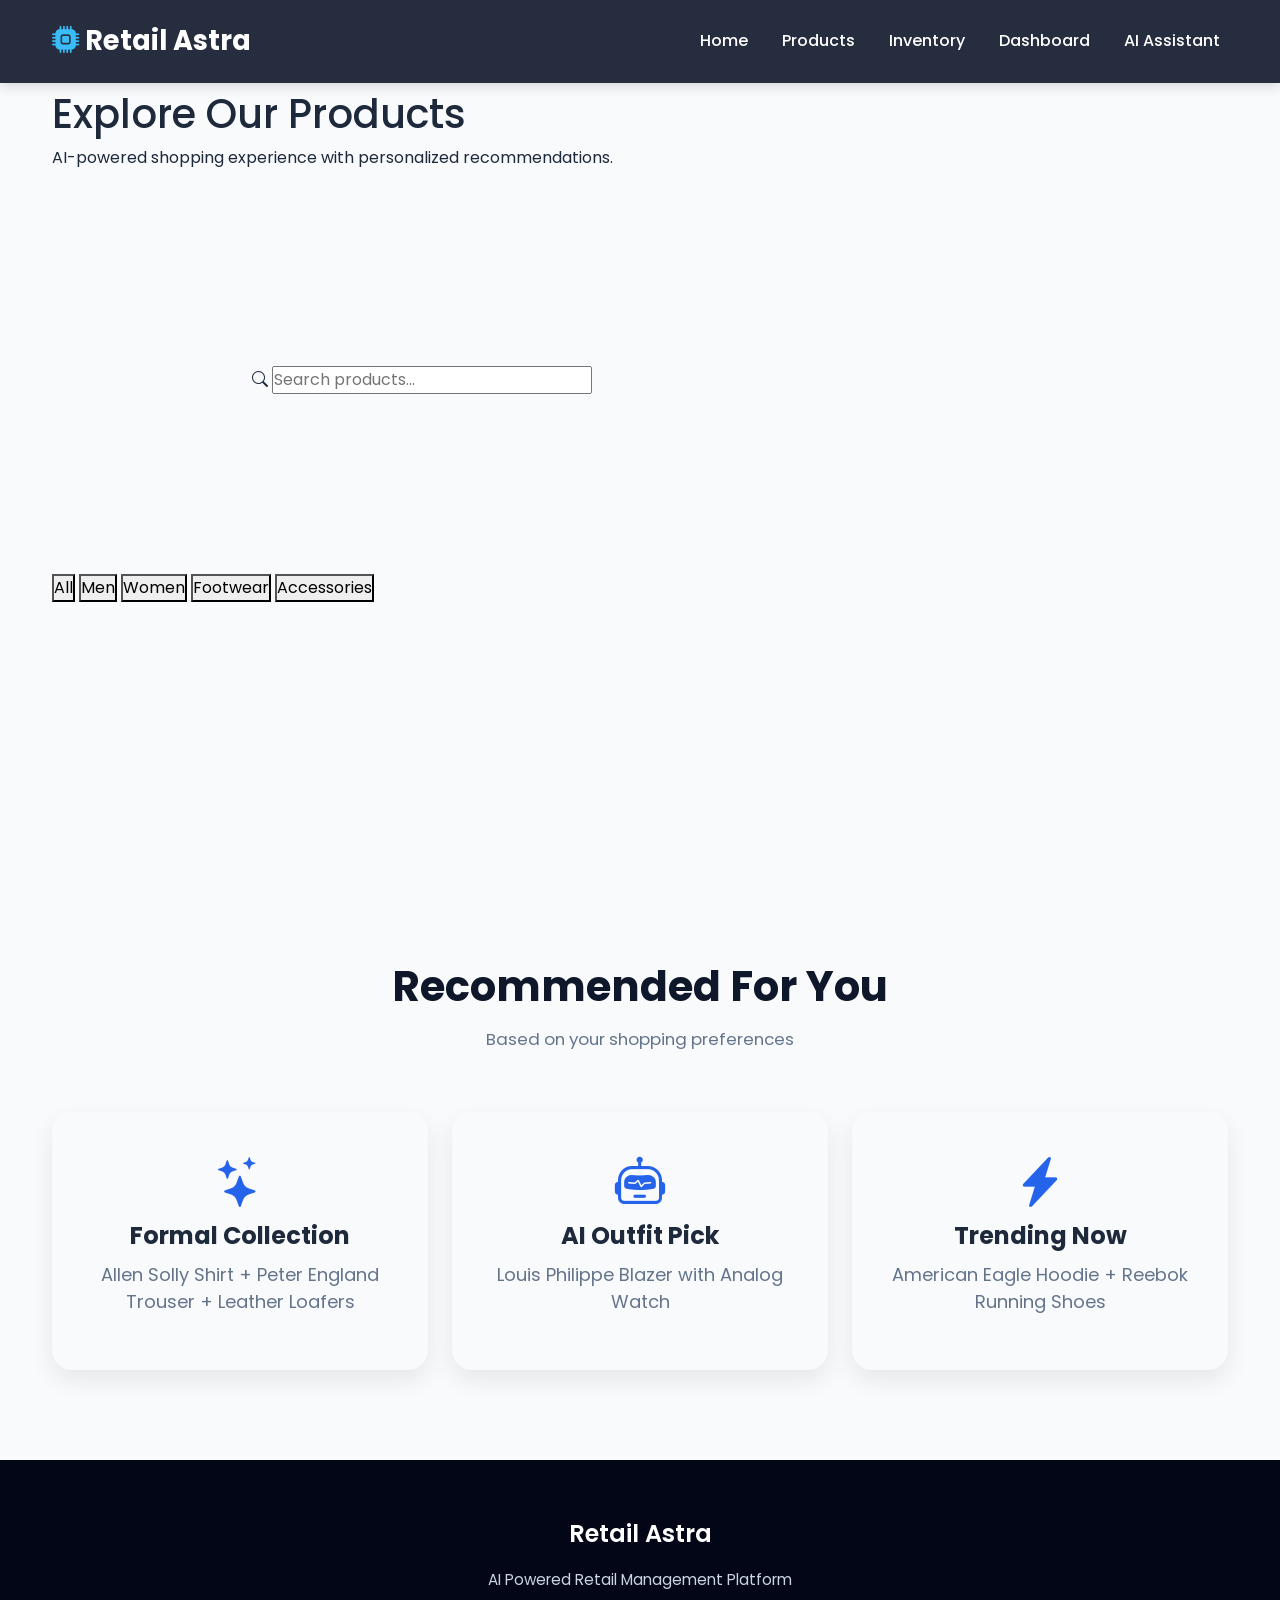
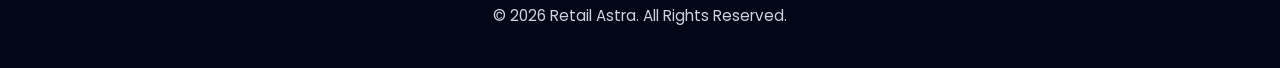
==== commit 92c954cc: "Frontend integration: connected products page to backend API" ====
--- a/frontend/products.html
+++ b/frontend/products.html
@@ -224,689 +224,103 @@
         <div class="row g-4"
              id="productContainer">
 
-            <!-- Product 1 -->
-
-            <div class="col-lg-3 col-md-6 product-card"
-                 data-category="Men">
-
-                <div class="card product-item">
-
-                    <img src="https://placehold.co/400x450"
-                         class="card-img-top">
-
-                    <div class="card-body">
-
-                        <h5>
-
-                            Allen Solly Shirt
-
-                        </h5>
-
-                        <p>
-
-                            Formal Wear
-
-                        </p>
-
-                        <h4>
-
-                            ₹2,499
-
-                        </h4>
-
-                        <div class="rating">
-
-                            ★★★★★
-
-                        </div>
-
-                        <button
-                                class="btn btn-primary w-100 view-btn">
-
-                            View Details
-
-                        </button>
-
-                    </div>
+
+
+          </div>
+    </div>
+
+</section>
+
+<!-- ================= AI RECOMMENDATIONS ================= -->
+
+<section class="recommendation-section">
+
+    <div class="container">
+
+        <div class="section-title text-center">
+
+            <h2>
+
+                Recommended For You
+
+            </h2>
+
+            <p>
+
+                Based on your shopping preferences
+
+            </p>
+
+        </div>
+
+        <div class="row g-4">
+
+            <div class="col-md-4">
+
+                <div class="recommend-card">
+
+                    <i class="bi bi-stars"></i>
+
+                    <h4>
+
+                        Formal Collection
+
+                    </h4>
+
+                    <p>
+
+                        Allen Solly Shirt + Peter England Trouser + Leather Loafers
+
+                    </p>
 
                 </div>
 
             </div>
 
-            <!-- Product 2 -->
-
-            <div class="col-lg-3 col-md-6 product-card"
-                 data-category="Men">
-
-                <div class="card product-item">
-
-                    <img src="https://placehold.co/400x450"
-                         class="card-img-top">
-
-                    <div class="card-body">
-
-                        <h5>
-
-                            Louis Philippe Blazer
-
-                        </h5>
-
-                        <p>
-
-                            Premium Collection
-
-                        </p>
-
-                        <h4>
-
-                            ₹5,999
-
-                        </h4>
-
-                        <div class="rating">
-
-                            ★★★★★
-
-                        </div>
-
-                        <button
-                                class="btn btn-primary w-100 view-btn">
-
-                            View Details
-
-                        </button>
-
-                    </div>
+            <div class="col-md-4">
+
+                <div class="recommend-card">
+
+                    <i class="bi bi-robot"></i>
+
+                    <h4>
+
+                        AI Outfit Pick
+
+                    </h4>
+
+                    <p>
+
+                        Louis Philippe Blazer with Analog Watch
+
+                    </p>
 
                 </div>
 
             </div>
 
-            <!-- Product 3 -->
-
-            <div class="col-lg-3 col-md-6 product-card"
-                 data-category="Women">
-
-                <div class="card product-item">
-
-                    <img src="https://placehold.co/400x450"
-                         class="card-img-top">
-
-                    <div class="card-body">
-
-                        <h5>
-
-                            Van Heusen Dress
-
-                        </h5>
-
-                        <p>
-
-                            Women's Collection
-
-                        </p>
-
-                        <h4>
-
-                            ₹3,299
-
-                        </h4>
-
-                        <div class="rating">
-
-                            ★★★★☆
-
-                        </div>
-
-                        <button
-                                class="btn btn-primary w-100 view-btn">
-
-                            View Details
-
-                        </button>
-
-                    </div>
+            <div class="col-md-4">
+
+                <div class="recommend-card">
+
+                    <i class="bi bi-lightning-charge-fill"></i>
+
+                    <h4>
+
+                        Trending Now
+
+                    </h4>
+
+                    <p>
+
+                        American Eagle Hoodie + Reebok Running Shoes
+
+                    </p>
 
                 </div>
 
             </div>
 
-            <!-- Product 4 -->
-
-            <div class="col-lg-3 col-md-6 product-card"
-                 data-category="Accessories">
-
-                <div class="card product-item">
-
-                    <img src="https://placehold.co/400x450"
-                         class="card-img-top">
-
-                    <div class="card-body">
-
-                        <h5>
-
-                            Leather Wallet
-
-                        </h5>
-
-                        <p>
-
-                            Accessories
-
-                        </p>
-
-                        <h4>
-
-                            ₹1,299
-
-                        </h4>
-
-                        <div class="rating">
-
-                            ★★★★★
-
-                        </div>
-
-                        <button
-                                class="btn btn-primary w-100 view-btn">
-
-                            View Details
-
-                        </button>
-
-                    </div>
-
-                </div>
-
-            </div>
-            <!-- Product 5 -->
-
-            <div class="col-lg-3 col-md-6 product-card"
-                 data-category="Footwear">
-
-                <div class="card product-item">
-
-                    <img src="https://placehold.co/400x450"
-                         class="card-img-top">
-
-                    <div class="card-body">
-
-                        <h5>
-
-                            Reebok Running Shoes
-
-                        </h5>
-
-                        <p>
-
-                            Footwear
-
-                        </p>
-
-                        <h4>
-
-                            ₹4,499
-
-                        </h4>
-
-                        <div class="rating">
-
-                            ★★★★★
-
-                        </div>
-
-                        <button
-                                class="btn btn-primary w-100 view-btn">
-
-                            View Details
-
-                        </button>
-
-                    </div>
-
-                </div>
-
-            </div>
-
-            <!-- Product 6 -->
-
-            <div class="col-lg-3 col-md-6 product-card"
-                 data-category="Men">
-
-                <div class="card product-item">
-
-                    <img src="https://placehold.co/400x450"
-                         class="card-img-top">
-
-                    <div class="card-body">
-
-                        <h5>
-
-                            Peter England Trouser
-
-                        </h5>
-
-                        <p>
-
-                            Formal Wear
-
-                        </p>
-
-                        <h4>
-
-                            ₹2,199
-
-                        </h4>
-
-                        <div class="rating">
-
-                            ★★★★☆
-
-                        </div>
-
-                        <button
-                                class="btn btn-primary w-100 view-btn">
-
-                            View Details
-
-                        </button>
-
-                    </div>
-
-                </div>
-
-            </div>
-
-            <!-- Product 7 -->
-
-            <div class="col-lg-3 col-md-6 product-card"
-                 data-category="Women">
-
-                <div class="card product-item">
-
-                    <img src="https://placehold.co/400x450"
-                         class="card-img-top">
-
-                    <div class="card-body">
-
-                        <h5>
-
-                            Pantaloons Kurti
-
-                        </h5>
-
-                        <p>
-
-                            Women's Collection
-
-                        </p>
-
-                        <h4>
-
-                            ₹1,899
-
-                        </h4>
-
-                        <div class="rating">
-
-                            ★★★★★
-
-                        </div>
-
-                        <button
-                                class="btn btn-primary w-100 view-btn">
-
-                            View Details
-
-                        </button>
-
-                    </div>
-
-                </div>
-
-            </div>
-
-            <!-- Product 8 -->
-
-            <div class="col-lg-3 col-md-6 product-card"
-                 data-category="Accessories">
-
-                <div class="card product-item">
-
-                    <img src="https://placehold.co/400x450"
-                         class="card-img-top">
-
-                    <div class="card-body">
-
-                        <h5>
-
-                            Analog Watch
-
-                        </h5>
-
-                        <p>
-
-                            Accessories
-
-                        </p>
-
-                        <h4>
-
-                            ₹3,799
-
-                        </h4>
-
-                        <div class="rating">
-
-                            ★★★★★
-
-                        </div>
-
-                        <button
-                                class="btn btn-primary w-100 view-btn">
-
-                            View Details
-
-                        </button>
-
-                    </div>
-
-                </div>
-
-            </div>
-
-            <!-- Product 9 -->
-
-            <div class="col-lg-3 col-md-6 product-card"
-                 data-category="Men">
-
-                <div class="card product-item">
-
-                    <img src="https://placehold.co/400x450"
-                         class="card-img-top">
-
-                    <div class="card-body">
-
-                        <h5>
-
-                            American Eagle Hoodie
-
-                        </h5>
-
-                        <p>
-
-                            Casual Wear
-
-                        </p>
-
-                        <h4>
-
-                            ₹2,899
-
-                        </h4>
-
-                        <div class="rating">
-
-                            ★★★★☆
-
-                        </div>
-
-                        <button
-                                class="btn btn-primary w-100 view-btn">
-
-                            View Details
-
-                        </button>
-
-                    </div>
-
-                </div>
-
-            </div>
-
-            <!-- Product 10 -->
-
-            <div class="col-lg-3 col-md-6 product-card"
-                 data-category="Women">
-
-                <div class="card product-item">
-
-                    <img src="https://placehold.co/400x450"
-                         class="card-img-top">
-
-                    <div class="card-body">
-
-                        <h5>
-
-                            Forever 21 Top
-
-                        </h5>
-
-                        <p>
-
-                            Women's Collection
-
-                        </p>
-
-                        <h4>
-
-                            ₹1,499
-
-                        </h4>
-
-                        <div class="rating">
-
-                            ★★★★★
-
-                        </div>
-
-                        <button
-                                class="btn btn-primary w-100 view-btn">
-
-                            View Details
-
-                        </button>
-
-                    </div>
-
-                </div>
-
-            </div>
-
-            <!-- Product 11 -->
-
-            <div class="col-lg-3 col-md-6 product-card"
-                 data-category="Footwear">
-
-                <div class="card product-item">
-
-                    <img src="https://placehold.co/400x450"
-                         class="card-img-top">
-
-                    <div class="card-body">
-
-                        <h5>
-
-                            Leather Loafers
-
-                        </h5>
-
-                        <p>
-
-                            Premium Footwear
-
-                        </p>
-
-                        <h4>
-
-                            ₹3,999
-
-                        </h4>
-
-                        <div class="rating">
-
-                            ★★★★★
-
-                        </div>
-
-                        <button
-                                class="btn btn-primary w-100 view-btn">
-
-                            View Details
-
-                        </button>
-
-                    </div>
-
-                </div>
-
-            </div>
-
-            <!-- Product 12 -->
-
-            <div class="col-lg-3 col-md-6 product-card"
-                 data-category="Accessories">
-
-                <div class="card product-item">
-
-                    <img src="https://placehold.co/400x450"
-                         class="card-img-top">
-
-                    <div class="card-body">
-
-                        <h5>
-
-                            Travel Backpack
-
-                        </h5>
-
-                        <p>
-
-                            Accessories
-
-                        </p>
-
-                        <h4>
-
-                            ₹2,599
-
-                        </h4>
-
-                        <div class="rating">
-
-                            ★★★★☆
-
-                        </div>
-
-                        <button
-                                class="btn btn-primary w-100 view-btn">
-
-                            View Details
-
-                        </button>
-
-                    </div>
-
-                </div>
-
-            </div>
-
-        </div>
-
-    </div>
-
-</section>
-
-<!-- ================= AI RECOMMENDATIONS ================= -->
-
-<section class="recommendation-section">
-
-    <div class="container">
-
-        <div class="section-title text-center">
-
-            <h2>
-
-                Recommended For You
-
-            </h2>
-
-            <p>
-
-                Based on your shopping preferences
-
-            </p>
-
-        </div>
-
-        <div class="row g-4">
-
-            <div class="col-md-4">
-
-                <div class="recommend-card">
-
-                    <i class="bi bi-stars"></i>
-
-                    <h4>
-
-                        Formal Collection
-
-                    </h4>
-
-                    <p>
-
-                        Allen Solly Shirt + Peter England Trouser + Leather Loafers
-
-                    </p>
-
-                </div>
-
-            </div>
-
-            <div class="col-md-4">
-
-                <div class="recommend-card">
-
-                    <i class="bi bi-robot"></i>
-
-                    <h4>
-
-                        AI Outfit Pick
-
-                    </h4>
-
-                    <p>
-
-                        Louis Philippe Blazer with Analog Watch
-
-                    </p>
-
-                </div>
-
-            </div>
-
-            <div class="col-md-4">
-
-                <div class="recommend-card">
-
-                    <i class="bi bi-lightning-charge-fill"></i>
-
-                    <h4>
-
-                        Trending Now
-
-                    </h4>
-
-                    <p>
-
-                        American Eagle Hoodie + Reebok Running Shoes
-
-                    </p>
-
-                </div>
-
-            </div>
-
         </div>
 
     </div>
